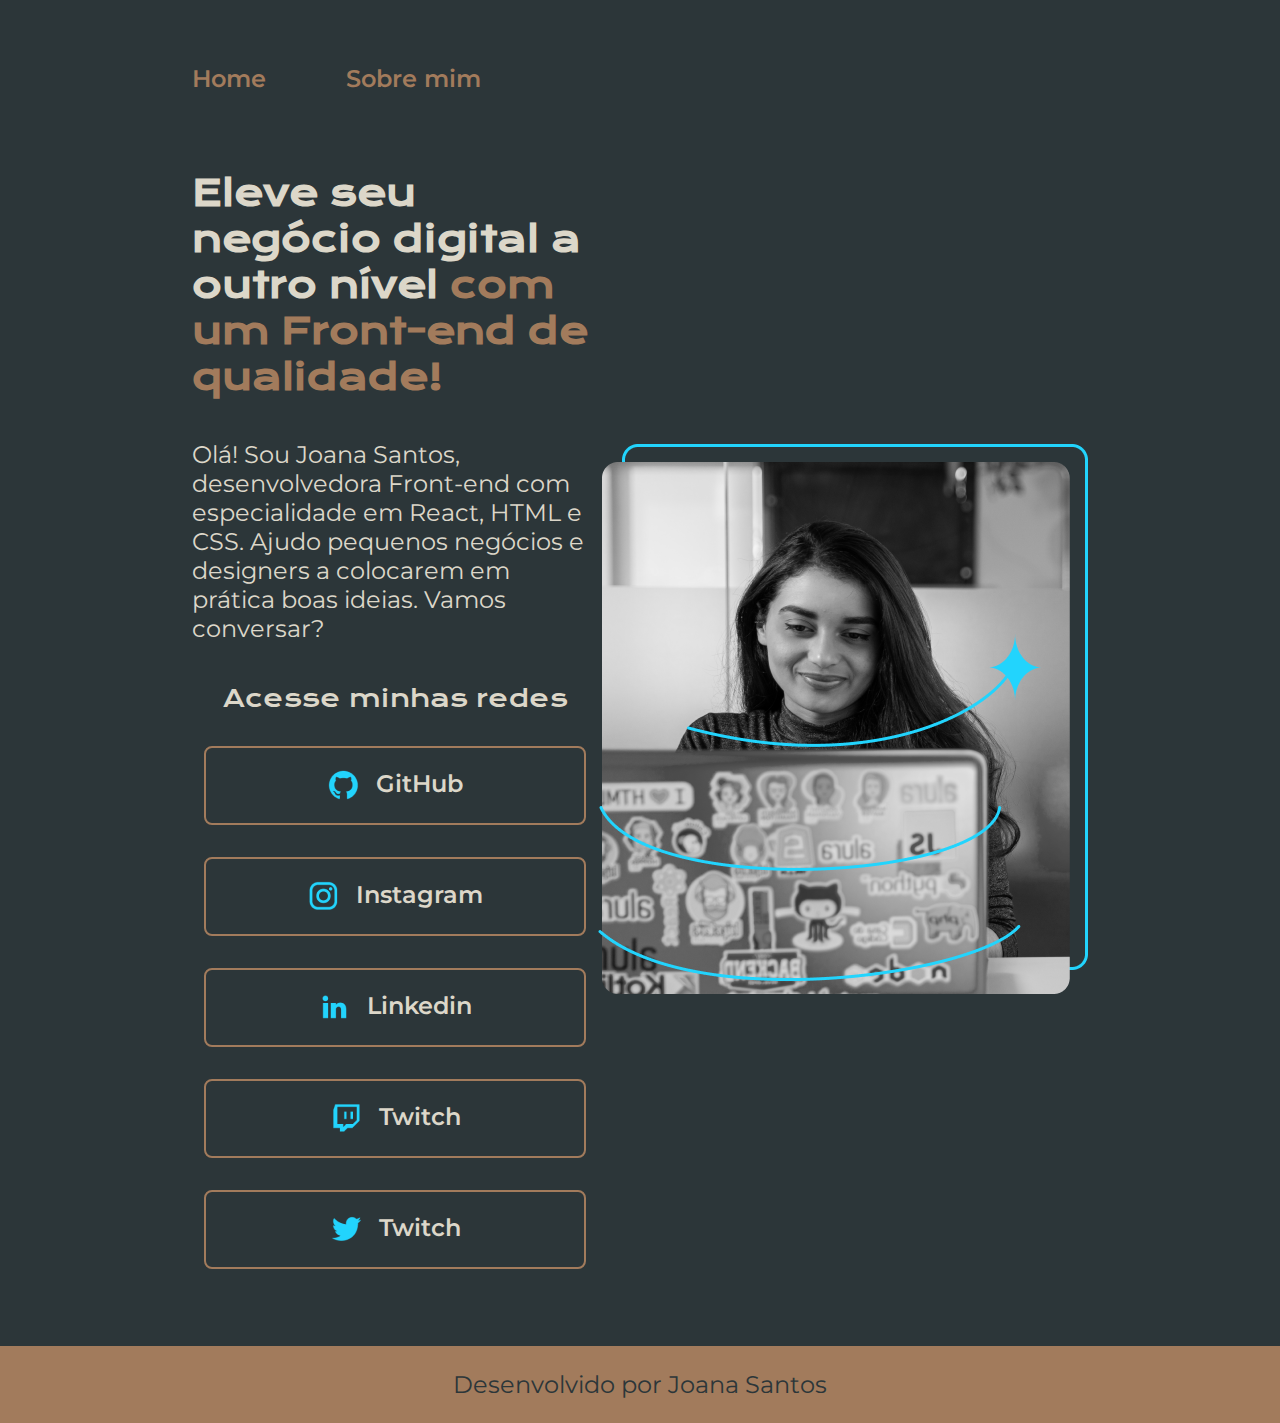
==== index.html @ 63bd401b "site modificado para versão 2 com mais estilização e adição de variáveis css, como também uma página" ====
<!DOCTYPE html>
<html lang="pt-br">
<head>
    <meta charset="UTF-8"> 
    <meta http-equiv="X-UA-Compatible" content="IE=edge">
    <meta name="viewport" content="width=device-width, initial-scale=1.0">
    <link rel="stylesheet" href="./styles/style.css">
    <title>Portifolio</title>
</head>
<body>
    <header class="cabecalho">
        <nav class="cabecalho__menu">
            <a class="cabecalho__menu__link" href="index.html">Home</a>
            <a class="cabecalho__menu__link" href="about.html">Sobre mim</a>
        </nav>
    </header>
    <main class="apresentacao">
        <section class="apresentacao__conteudo">
            <h1 class="apresentacao__conteudo__titulo">Eleve seu negócio digital a outro nível 
            <strong class="titulo-destaque">com um Front-end de qualidade!
            </strong></h1>
            <p class="apresentacao__conteudo__texto">Olá! Sou Joana Santos, desenvolvedora 
            Front-end com especialidade em React, HTML e
            CSS. Ajudo pequenos negócios e designers a 
            colocarem em prática boas ideias. Vamos 
            conversar?</p>
            <div class="apresentacao__links">
                <h2 class="apresentacao__links__subtitulo">Acesse minhas redes</h2>
                <a class="apresentacao__links__link" href="https://github.com/guilhermeonrails">
                    <img src="./assets/github.png" alt="">
                    GitHub
                </a>
                <a class="apresentacao__links__link" href="https://instagram.com/rafaballerini">
                    <img src="./assets/instagram.png" alt="">
                    Instagram
                </a>
                <a class="apresentacao__links__link" href="https://https://www.linkedin.com/liondev19">
                    <img src="./assets/linkedin.png" alt="">
                    Linkedin
                </a>
                <a class="apresentacao__links__link" href="#">
                    <img src="./assets/twitch.png" alt="">
                    Twitch
                </a>
                <a class="apresentacao__links__link" href="#">
                    <img src="./assets/twitter.png" alt="">
                    Twitch
                </a>
            </div>
        </section>    
            <img src="./assets/Imagem.png" alt="Foto da Joana Santos programando">
            
    </main>
    <footer class="rodape">
        <p>Desenvolvido por Joana Santos</p>
    </footer>
</body>
</html>
---- styles/style.css ----
@import url('https://fonts.googleapis.com/css2?family=Krona+One&display=swap');
@import url('https://fonts.googleapis.com/css2?family=Montserrat&display=swap');

:root {
    --cor-primaria: #2C3639;
    --cor-secundaria: #DCD7C9;
    --cor-terciaria: #A27B5C;
    --cor-hover: #3F4E4F;

    --fonte-primaria: 'Krona One', sans-serif;
    --fonte-secundaria: 'Montserrat', sans-serif;
}

*{
    margin: 0;
    padding: 0;
}
body{
    /* height: 100vh; */
    box-sizing: border-box;
    background-color: var(--cor-primaria);
    color: var(--cor-secundaria);
}


.cabecalho {
    padding: 5% 0% 0% 15%;
}

.cabecalho__menu {
    display: flex;
    gap: 80px;
}
.cabecalho__menu__link {
    font-family: var(--fonte-secundaria);
    font-weight: 600;
    font-size: 24px;
    color: var(--cor-terciaria);
    text-decoration: none;

}

.titulo-destaque{
    color: var(--cor-terciaria);
}

.apresentacao{
    margin: 6% 15%;
    display: flex;
    align-items: center;
    justify-content: space-between;
}

.apresentacao__conteudo {
    width: 615px;
    display: flex;
    flex-direction: column;
    gap: 40px;
}

.apresentacao__conteudo__titulo {
    font-size: 36px;
    font-family: var(--fonte-primaria);
}

.apresentacao__conteudo__texto{
    font-size: 24px;
    font-family: var(--fonte-secundaria);
}

.apresentacao__links__subtitulo {
    font-family: var(--fonte-primaria);
    font-weight: 400;
    font-size: 24px;
}

.apresentacao__links {
    display: flex;
    flex-direction: column;
    justify-content: space-between;
    align-items: center;
    gap: 32px;
}

.apresentacao__links__link {
    display: flex;
    justify-content: center;
    gap: 16px;
    border: 2px solid var(--cor-terciaria);
    width: 378px;
    padding: 21.5px 0;
    font-weight: 600;
    text-align: center;
    border-radius: 8px;
    color: var(--cor-secundaria);
    text-decoration: none;
    font-size: 24px;
    font-family: var(--fonte-secundaria);
    /* background-color: #22D4FD; */
}

.apresentacao__links__link:hover {
    background-color: var(--cor-hover);
    border-color: red;
}

.rodape {
    font-family: var(--fonte-secundaria);
    font-size: 24px;
    font-weight: 400;
    text-align: center;
    padding: 24px;
    color: var(--cor-primaria);
    background-color: var(--cor-terciaria);
}
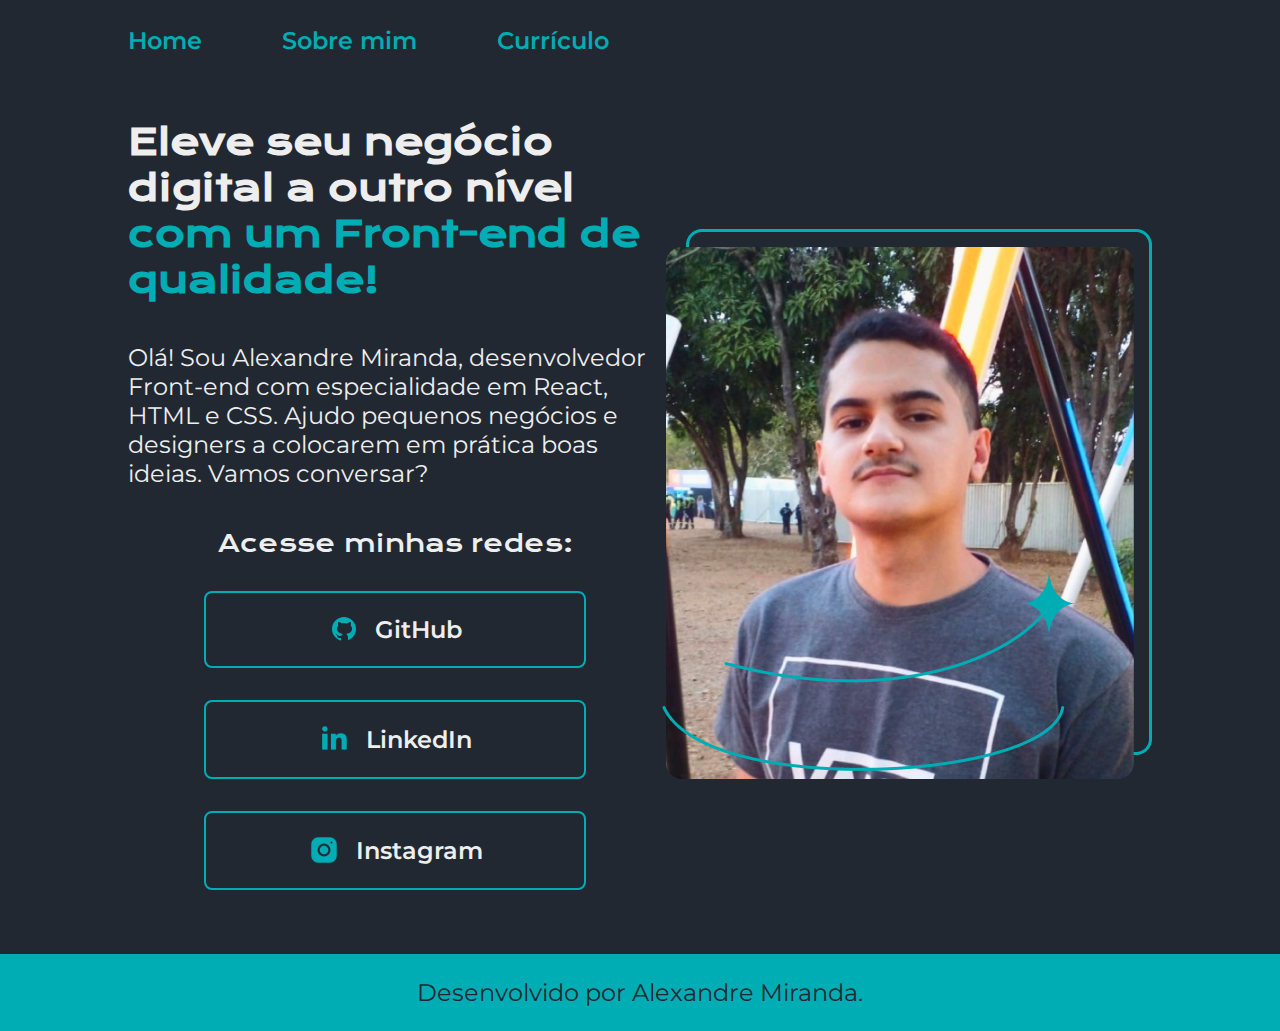
==== commit 9da0f71b: "Aula 5 curso 2 completa" ====
--- a/index.html
+++ b/index.html
@@ -1,58 +1,60 @@
 <!DOCTYPE html>
 <html lang="pt-br">
-<head>
-    <meta charset="UTF-8"> 
-    <meta http-equiv="X-UA-Compatible" content="IE=edge">
-    <meta name="viewport" content="width=device-width, initial-scale=1.0">
-    <link rel="stylesheet" href="./styles/style.css">
-    <title>Portifolio</title>
-</head>
-<body>
-    <header class="cabecalho">
-        <nav class="cabecalho__menu">
-            <a class="cabecalho__menu__link" href="index.html">Home</a>
-            <a class="cabecalho__menu__link" href="about.html">Sobre mim</a>
-        </nav>
-    </header>
-    <main class="apresentacao">
-        <section class="apresentacao__conteudo">
-            <h1 class="apresentacao__conteudo__titulo">Eleve seu negócio digital a outro nível 
-            <strong class="titulo-destaque">com um Front-end de qualidade!
-            </strong></h1>
-            <p class="apresentacao__conteudo__texto">Olá! Sou Joana Santos, desenvolvedora 
-            Front-end com especialidade em React, HTML e
-            CSS. Ajudo pequenos negócios e designers a 
-            colocarem em prática boas ideias. Vamos 
-            conversar?</p>
-            <div class="apresentacao__links">
-                <h2 class="apresentacao__links__subtitulo">Acesse minhas redes</h2>
-                <a class="apresentacao__links__link" href="https://github.com/guilhermeonrails">
-                    <img src="./assets/github.png" alt="">
-                    GitHub
-                </a>
-                <a class="apresentacao__links__link" href="https://instagram.com/rafaballerini">
-                    <img src="./assets/instagram.png" alt="">
-                    Instagram
-                </a>
-                <a class="apresentacao__links__link" href="https://https://www.linkedin.com/liondev19">
-                    <img src="./assets/linkedin.png" alt="">
-                    Linkedin
-                </a>
-                <a class="apresentacao__links__link" href="#">
-                    <img src="./assets/twitch.png" alt="">
-                    Twitch
-                </a>
-                <a class="apresentacao__links__link" href="#">
-                    <img src="./assets/twitter.png" alt="">
-                    Twitch
-                </a>
-            </div>
-        </section>    
-            <img src="./assets/Imagem.png" alt="Foto da Joana Santos programando">
-            
-    </main>
-    <footer class="rodape">
-        <p>Desenvolvido por Joana Santos</p>
-    </footer>
-</body>
-</html>+	<head>
+		<meta http-equiv="X-UA-Compatible" content="IE=edge" />
+		<meta name="viewport" content="width=device-width, initial-scale=1.0" />
+		<title>Portifolio</title>
+		<link rel="stylesheet" href="./styles/style.css" />
+		<meta charset="UTF-8" />
+	</head>
+	<body>
+		<header class="cabecalho">
+			<nav class="cabecalho__menu">
+				<a class="cabecalho__menu__link" href="index.html">Home</a>
+				<a class="cabecalho__menu__link" href="about.html">Sobre mim</a>
+				<a class="cabecalho__menu__link" href="curriculo.html">Currículo</a>
+			</nav>
+		</header>
+		<main class="apresentacao">
+			<section class="apresentacao__conteudo">
+				<h1 class="apresentacao__conteudo__titulo">
+					Eleve seu negócio digital a outro nível
+					<strong class="titulo-destaque">com um Front-end de qualidade! </strong>
+				</h1>
+				<p class="apresentacao__conteudo__texto">
+					Olá! Sou Alexandre Miranda, desenvolvedor Front-end com especialidade em React, HTML e
+					CSS. Ajudo pequenos negócios e designers a colocarem em prática boas ideias. Vamos
+					conversar?
+				</p>
+				<div class="apresentacao__links">
+					<h2 class="apresentacao__links__subtitulo">Acesse minhas redes:</h2>
+					<a
+						target="_blank"
+						class="apresentacao__links__botao"
+						href="https://github.com/Alexandre-Mir"
+					>
+						<img src="./assets/github.svg" alt="github icon" />
+						GitHub</a
+					>
+					<a
+						target="_blank"
+						class="apresentacao__links__botao"
+						href="https://linkedin.com/in/Alexandre-Mir"
+					>
+						<img src="./assets/LinkedIn.svg" alt="linkedin icon" />
+						LinkedIn</a
+					>
+					<a
+						class="apresentacao__links__botao"
+						href="https://instagram.com/_peinard"
+						target="_blank"
+						rel="noopener noreferrer"
+						><img src="./assets/Instagram.svg" alt="Instagram Icon" />Instagram</a
+					>
+				</div>
+			</section>
+			<img class="apresentacao__imagem" src="./assets/Imagem.png" alt="Foto de Alexandre Miranda" />
+		</main>
+		<footer class="rodape">Desenvolvido por Alexandre Miranda.</footer>
+	</body>
+</html>
--- a/styles/style.css
+++ b/styles/style.css
@@ -1,115 +1,110 @@
-@import url('https://fonts.googleapis.com/css2?family=Krona+One&display=swap');
-@import url('https://fonts.googleapis.com/css2?family=Montserrat&display=swap');
+@import url('https://fonts.googleapis.com/css2?family=Krona+One&family=Montserrat:wght@400;600&display=swap');
 
 :root {
-    --cor-primaria: #2C3639;
-    --cor-secundaria: #DCD7C9;
-    --cor-terciaria: #A27B5C;
-    --cor-hover: #3F4E4F;
+  --cor-primaria: #222831;
+  --cor-secundaria: #EEEEEE;
+  --cor-terciaria: #00ADB5;
+  --cor-hover: #393E46;
 
-    --fonte-primaria: 'Krona One', sans-serif;
-    --fonte-secundaria: 'Montserrat', sans-serif;
+  --fonte-primaria: 'Krona One', sans-serif;
+  --fonte-secundaria: 'Montserrat', sans-serif;
 }
 
-*{
-    margin: 0;
-    padding: 0;
-}
-body{
-    /* height: 100vh; */
-    box-sizing: border-box;
-    background-color: var(--cor-primaria);
-    color: var(--cor-secundaria);
+* {
+  margin: 0;
+  padding: 0;
+  text-decoration: none;
 }
 
+body{
+  background-color: var(--cor-primaria);
+  box-sizing: border-box;
+  color: var(--cor-secundaria);
+}
 
 .cabecalho {
-    padding: 5% 0% 0% 15%;
+  padding: 2% 0 0 10%;
 }
 
 .cabecalho__menu {
-    display: flex;
-    gap: 80px;
+  display: flex;
+  gap: 80px;
 }
+
 .cabecalho__menu__link {
-    font-family: var(--fonte-secundaria);
-    font-weight: 600;
-    font-size: 24px;
-    color: var(--cor-terciaria);
-    text-decoration: none;
+  color: var(--cor-terciaria);
+  font-family: var(--fonte-secundaria);
+  font-size: 24px;
+  font-weight: 600;
+}
 
+.apresentacao {
+  align-items: center;
+  display: flex;
+  padding: 5% 10%;
+  justify-content: space-between;
+}
+
+.apresentacao__conteudo{
+  display: flex;
+  flex-direction: column;
+  gap: 40px;
+  width: 615px;
+}
+
+.apresentacao__conteudo__titulo{
+  font-family: var(--fonte-primaria);
+  font-size: 36px;
 }
 
 .titulo-destaque{
-    color: var(--cor-terciaria);
-}
-
-.apresentacao{
-    margin: 6% 15%;
-    display: flex;
-    align-items: center;
-    justify-content: space-between;
-}
-
-.apresentacao__conteudo {
-    width: 615px;
-    display: flex;
-    flex-direction: column;
-    gap: 40px;
-}
-
-.apresentacao__conteudo__titulo {
-    font-size: 36px;
-    font-family: var(--fonte-primaria);
+  color: var(--cor-terciaria);
 }
 
 .apresentacao__conteudo__texto{
-    font-size: 24px;
-    font-family: var(--fonte-secundaria);
+  font-family: var(--fonte-secundaria);
+  font-size: 24px;
 }
 
-.apresentacao__links__subtitulo {
-    font-family: var(--fonte-primaria);
-    font-weight: 400;
-    font-size: 24px;
+.apresentacao__links{
+  display: grid;
+  grid-template-columns: 1fr;
+  justify-items: center;
+  row-gap: 32px;
 }
 
-.apresentacao__links {
-    display: flex;
-    flex-direction: column;
-    justify-content: space-between;
-    align-items: center;
-    gap: 32px;
+.apresentacao__links__subtitulo{
+  font-family: var(--fonte-primaria);
+  font-size: 24px;
+  font-weight: 400;
 }
 
-.apresentacao__links__link {
-    display: flex;
-    justify-content: center;
-    gap: 16px;
-    border: 2px solid var(--cor-terciaria);
-    width: 378px;
-    padding: 21.5px 0;
-    font-weight: 600;
-    text-align: center;
-    border-radius: 8px;
-    color: var(--cor-secundaria);
-    text-decoration: none;
-    font-size: 24px;
-    font-family: var(--fonte-secundaria);
-    /* background-color: #22D4FD; */
+.apresentacao__links__botao {
+  align-items:  center;
+  border: 2px solid var(--cor-terciaria);
+  border-radius: 8px;
+  color: var(--cor-secundaria);
+  display: flex;
+  font-family: Montserrat, sans-serif;
+  font-size: 24px;
+  font-weight: 600;
+  gap: 16px;
+  justify-content: center;
+  text-align: center;
+  padding: 21.5px 0;
+  width: 378px;
 }
 
-.apresentacao__links__link:hover {
-    background-color: var(--cor-hover);
-    border-color: red;
+.apresentacao__links__botao:hover {
+  background-color: var(--cor-hover);
+  transition: 400ms;
 }
 
 .rodape {
-    font-family: var(--fonte-secundaria);
-    font-size: 24px;
-    font-weight: 400;
-    text-align: center;
-    padding: 24px;
-    color: var(--cor-primaria);
-    background-color: var(--cor-terciaria);
+  background-color: var(--cor-terciaria);
+  color: var(--cor-primaria);
+  font-family: var(--fonte-secundaria);
+  font-size: 24px;
+  padding: 24px;
+  text-align: center;
 }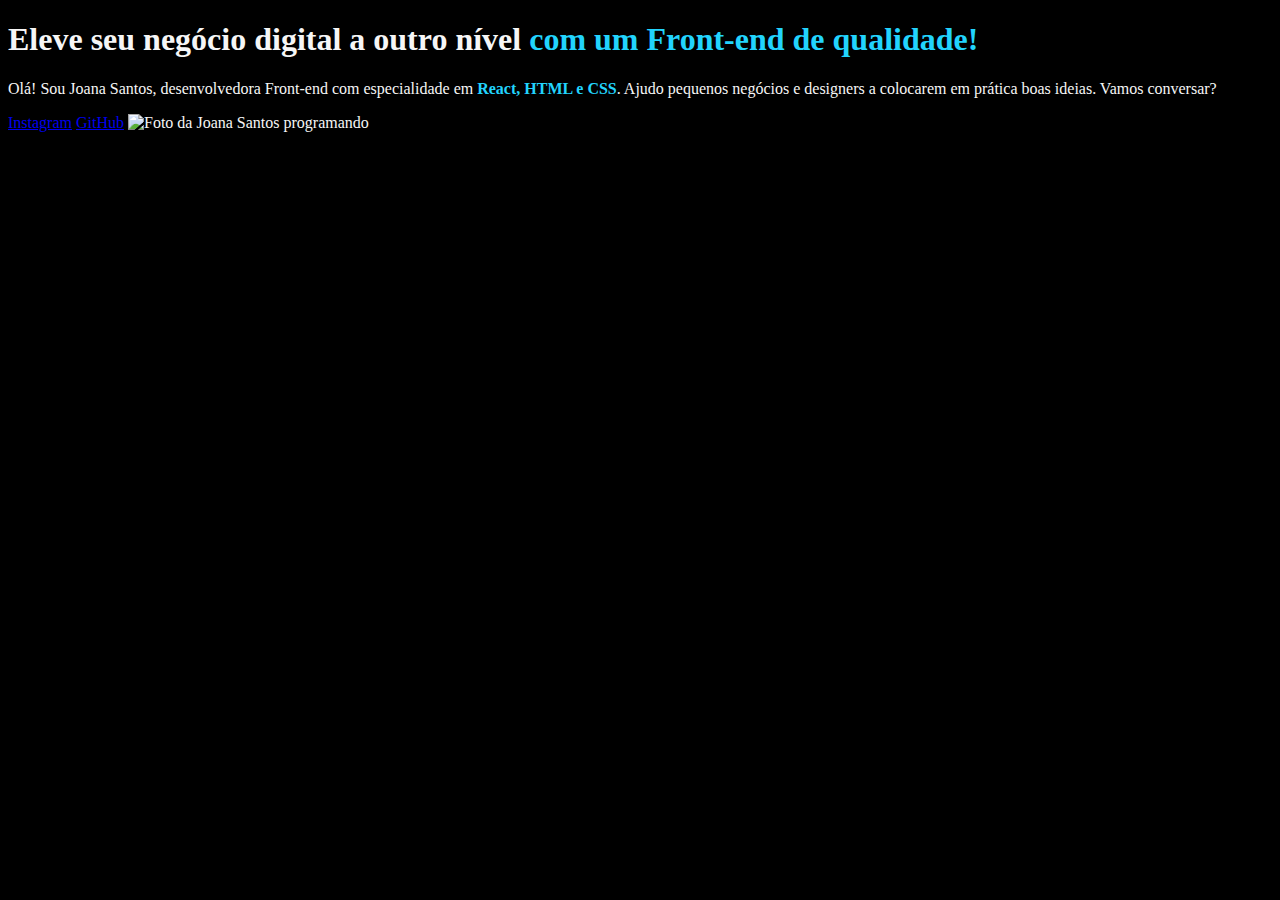
==== commit 67167915: "Merge pull request #3 from MathKulik/aula_5" ====
--- a/index.html
+++ b/index.html
@@ -1,60 +1,28 @@
 <!DOCTYPE html>
 <html lang="pt-br">
-	<head>
-		<meta http-equiv="X-UA-Compatible" content="IE=edge" />
-		<meta name="viewport" content="width=device-width, initial-scale=1.0" />
-		<title>Portifolio</title>
-		<link rel="stylesheet" href="./styles/style.css" />
-		<meta charset="UTF-8" />
-	</head>
-	<body>
-		<header class="cabecalho">
-			<nav class="cabecalho__menu">
-				<a class="cabecalho__menu__link" href="index.html">Home</a>
-				<a class="cabecalho__menu__link" href="about.html">Sobre mim</a>
-				<a class="cabecalho__menu__link" href="curriculo.html">Currículo</a>
-			</nav>
-		</header>
-		<main class="apresentacao">
-			<section class="apresentacao__conteudo">
-				<h1 class="apresentacao__conteudo__titulo">
-					Eleve seu negócio digital a outro nível
-					<strong class="titulo-destaque">com um Front-end de qualidade! </strong>
-				</h1>
-				<p class="apresentacao__conteudo__texto">
-					Olá! Sou Alexandre Miranda, desenvolvedor Front-end com especialidade em React, HTML e
-					CSS. Ajudo pequenos negócios e designers a colocarem em prática boas ideias. Vamos
-					conversar?
-				</p>
-				<div class="apresentacao__links">
-					<h2 class="apresentacao__links__subtitulo">Acesse minhas redes:</h2>
-					<a
-						target="_blank"
-						class="apresentacao__links__botao"
-						href="https://github.com/Alexandre-Mir"
-					>
-						<img src="./assets/github.svg" alt="github icon" />
-						GitHub</a
-					>
-					<a
-						target="_blank"
-						class="apresentacao__links__botao"
-						href="https://linkedin.com/in/Alexandre-Mir"
-					>
-						<img src="./assets/LinkedIn.svg" alt="linkedin icon" />
-						LinkedIn</a
-					>
-					<a
-						class="apresentacao__links__botao"
-						href="https://instagram.com/_peinard"
-						target="_blank"
-						rel="noopener noreferrer"
-						><img src="./assets/Instagram.svg" alt="Instagram Icon" />Instagram</a
-					>
-				</div>
-			</section>
-			<img class="apresentacao__imagem" src="./assets/Imagem.png" alt="Foto de Alexandre Miranda" />
-		</main>
-		<footer class="rodape">Desenvolvido por Alexandre Miranda.</footer>
-	</body>
-</html>
+<head>
+    <meta charset="UTF-8"> 
+    <meta http-equiv="X-UA-Compatible" content="IE=edge">
+    <meta name="viewport" content="width=device-width, initial-scale=1.0">
+    <title>Portifolio</title>
+    <link rel="stylesheet" href="style.css">
+</head>
+<body>
+    <header></header>
+    <main>
+        <h1>
+            Eleve seu negócio digital a outro nível 
+            <strong>com um Front-end de qualidade!
+            </strong></h1>
+            <p>Olá! Sou Joana Santos, desenvolvedora 
+            Front-end com especialidade em <strong>React, HTML e
+            CSS</strong>. Ajudo pequenos negócios e designers a 
+            colocarem em prática boas ideias. Vamos 
+            conversar?</p>
+            <a href="https://instagram.com/rafaballerini">Instagram</a>
+            <a href="https://github.com/guilhermeonrails">GitHub</a>
+            <img src="imagem.png" alt="Foto da Joana Santos programando">
+    </main>
+    <footer></footer>
+</body>
+</html>--- a/style.css
+++ b/style.css
@@ -0,0 +1,8 @@
+body{
+    background-color: #000000;
+    color: #F6F6F6;
+}
+
+strong{
+    color: #22D4FD;
+}